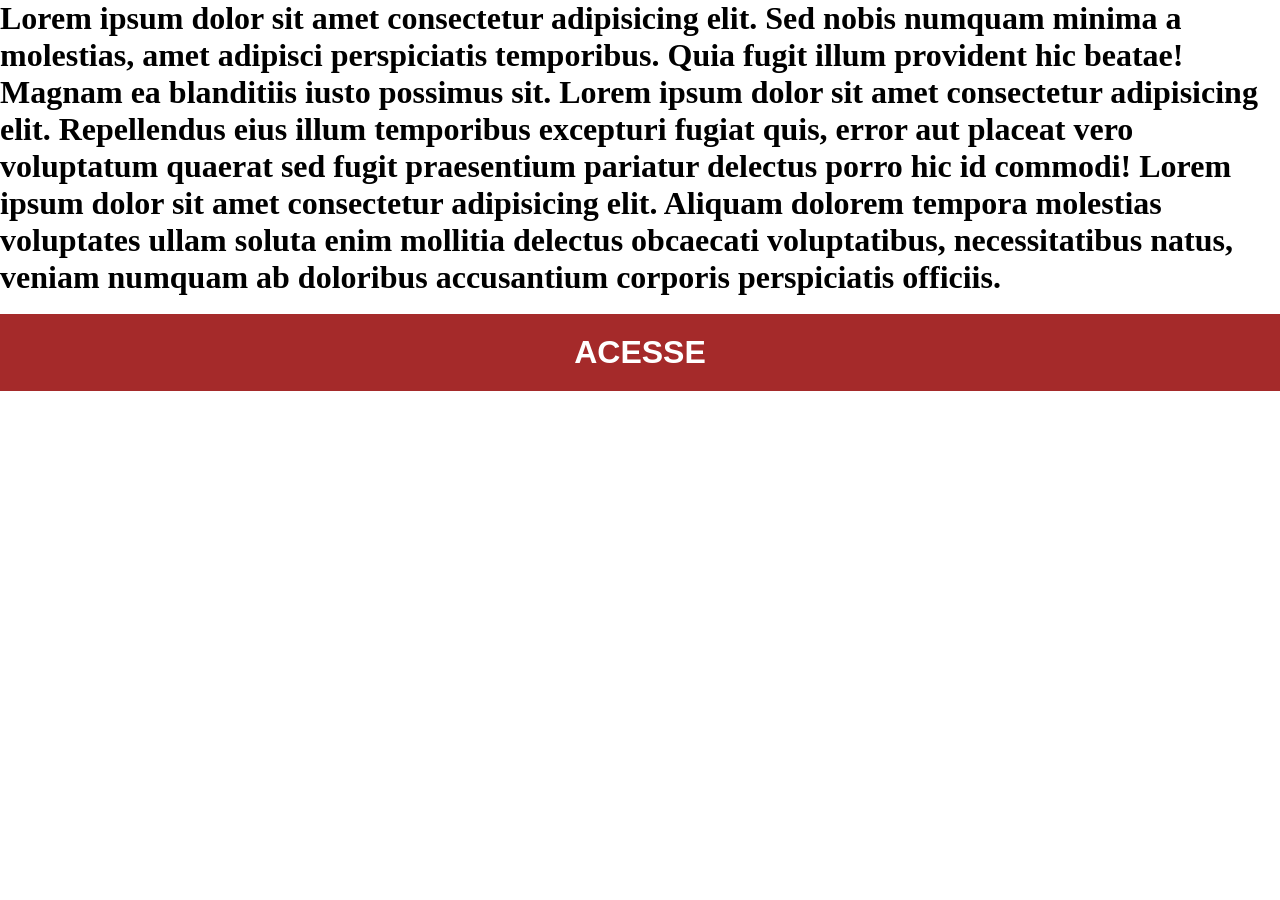
==== Github.html @ f754a7fb "Projeto Social 1.8.5" ====
<!DOCTYPE html>
<html lang="en">
<head>
    <meta charset="UTF-8">
    <meta name="viewport" content="width=device-width, initial-scale=1.0">
    <title>Página web</title>
    <link rel="stylesheet" href="estilo/social.css">
    <style>
        *
        {
            margin:0;
            padding: 0;
        }
        ::-webkit-scrollbar
        {
            width: 0;
            height: 0;
        }
        img
        {
           width: 100vw; 
        }
        a
        {
            display: block;
            background-color: brown;
            padding: 20px;
            text-align: center;
            font-family: Arial, Helvetica, sans-serif;
            font-weight: bolder;
            color: white;
            text-decoration: none;
            font-size: 2em;
        }
        a:hover
        {
            background-color: red;
        }
    </style>
</head>
<body>
    <h1>Lorem ipsum dolor sit amet consectetur adipisicing elit. Sed nobis numquam minima a molestias, amet adipisci perspiciatis temporibus. Quia fugit illum provident hic beatae! Magnam ea blanditiis iusto possimus sit. Lorem ipsum dolor sit amet consectetur adipisicing elit. Repellendus eius illum temporibus excepturi fugiat quis, error aut placeat vero voluptatum quaerat sed fugit praesentium pariatur delectus porro hic id commodi! Lorem ipsum dolor sit amet consectetur adipisicing elit. Aliquam dolorem tempora molestias voluptates ullam soluta enim mollitia delectus obcaecati voluptatibus, necessitatibus natus, veniam numquam ab doloribus accusantium corporis perspiciatis officiis.</h1>
    <img src="" alt="">
    <a href="https://github.com/Lauan-cf/">ACESSE</a>
</body>
</html>
---- estilo/social.css ----
@charset "UTF-8";

 *
{
    margin:0;
    padding: 0;
}
::-webkit-scrollbar
{
    width: 0;
    height: 0;
}
img
{
    width: 100vw; 
}
a
{
    display: block;
    background-color: brown;
    padding: 20px;
    text-align: center;
    font-family: Arial, Helvetica, sans-serif;
    font-weight: bolder;
    color: white;
    text-decoration: none;
    font-size: 2em;
}
a:hover
{
    background-color: red;
}
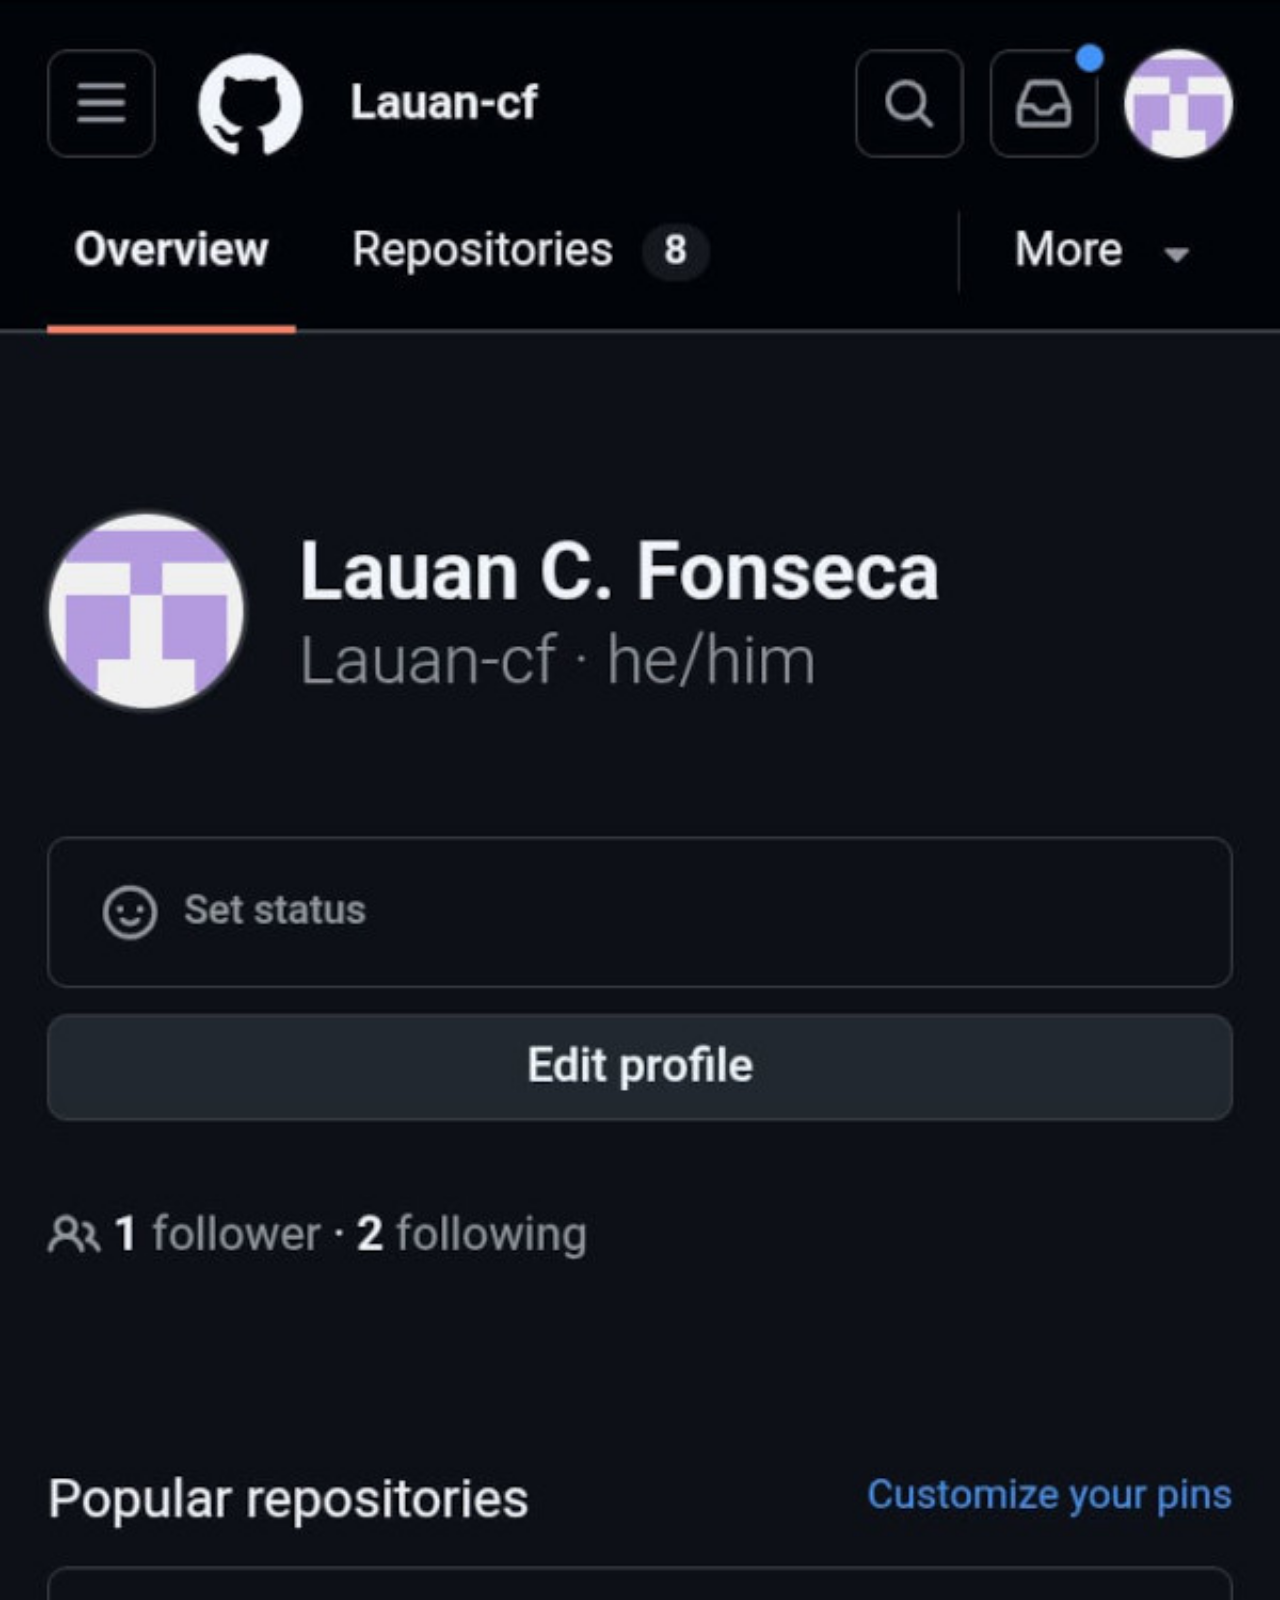
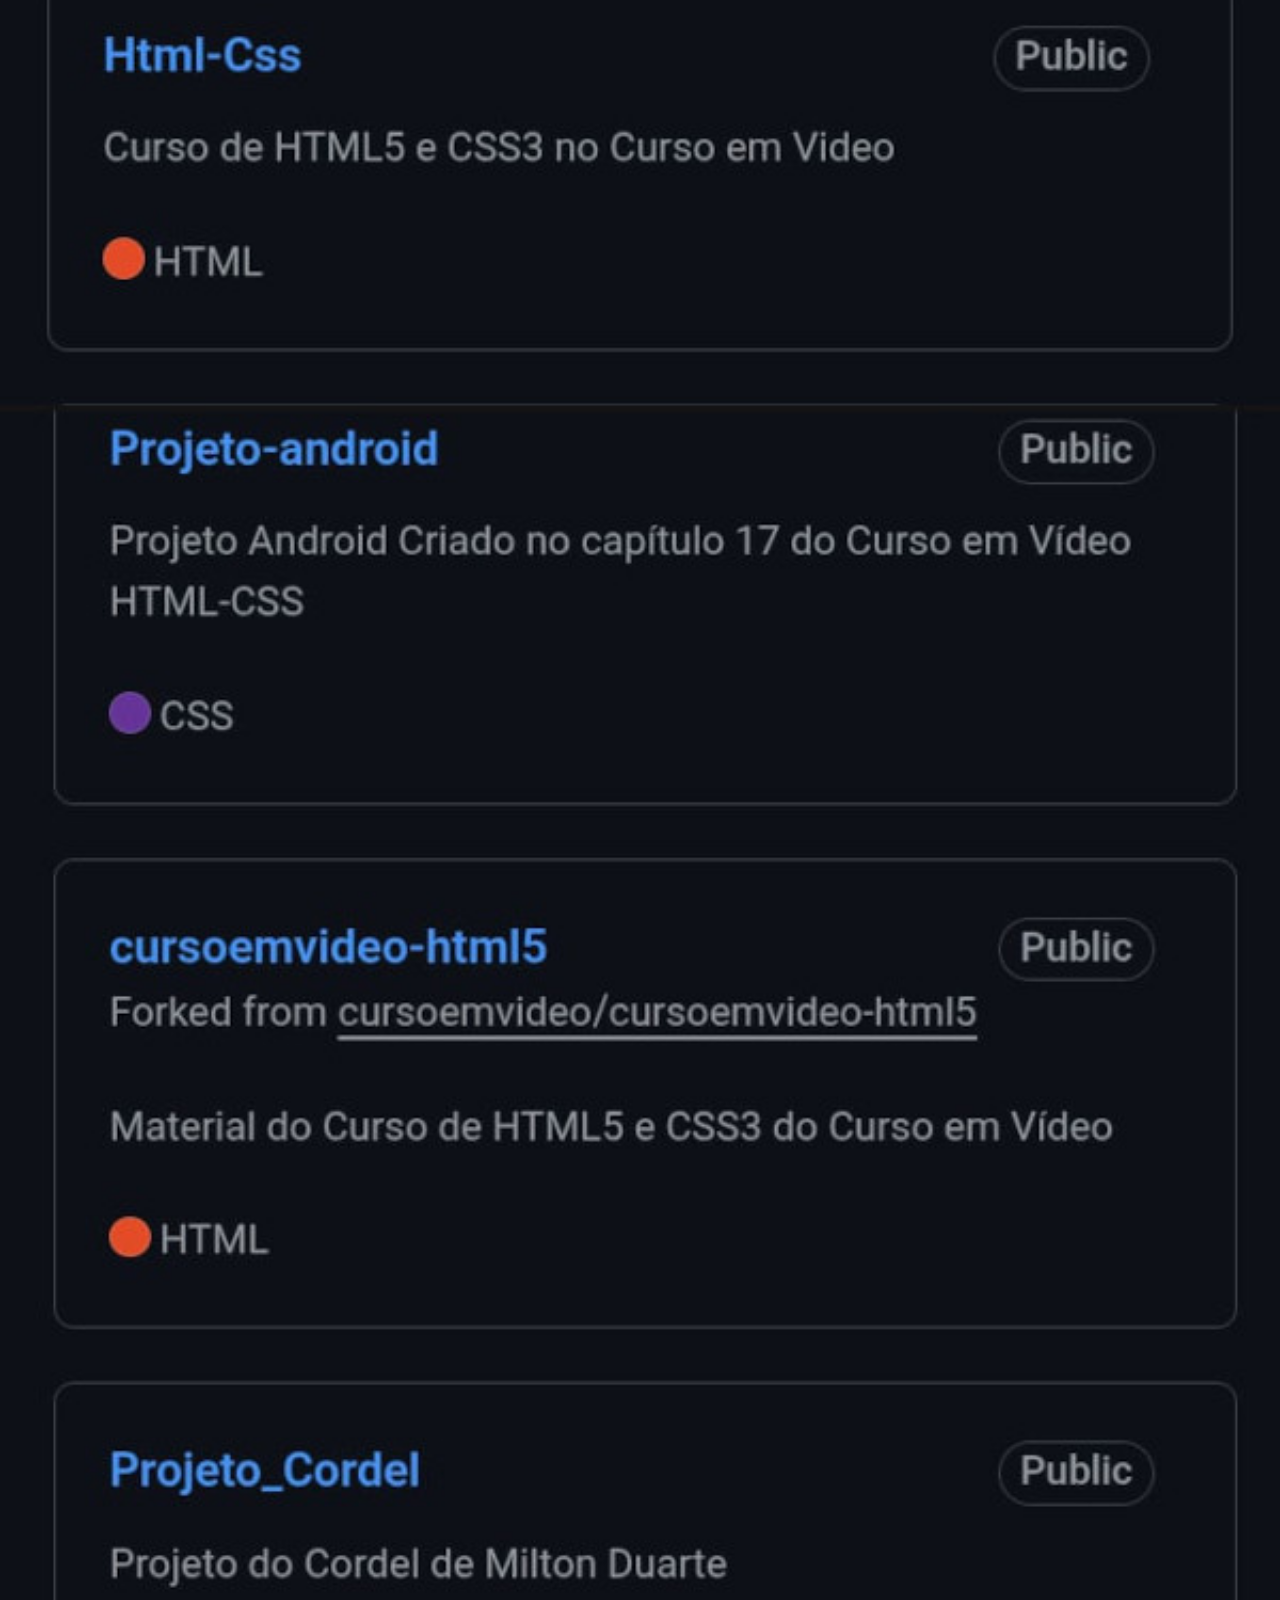
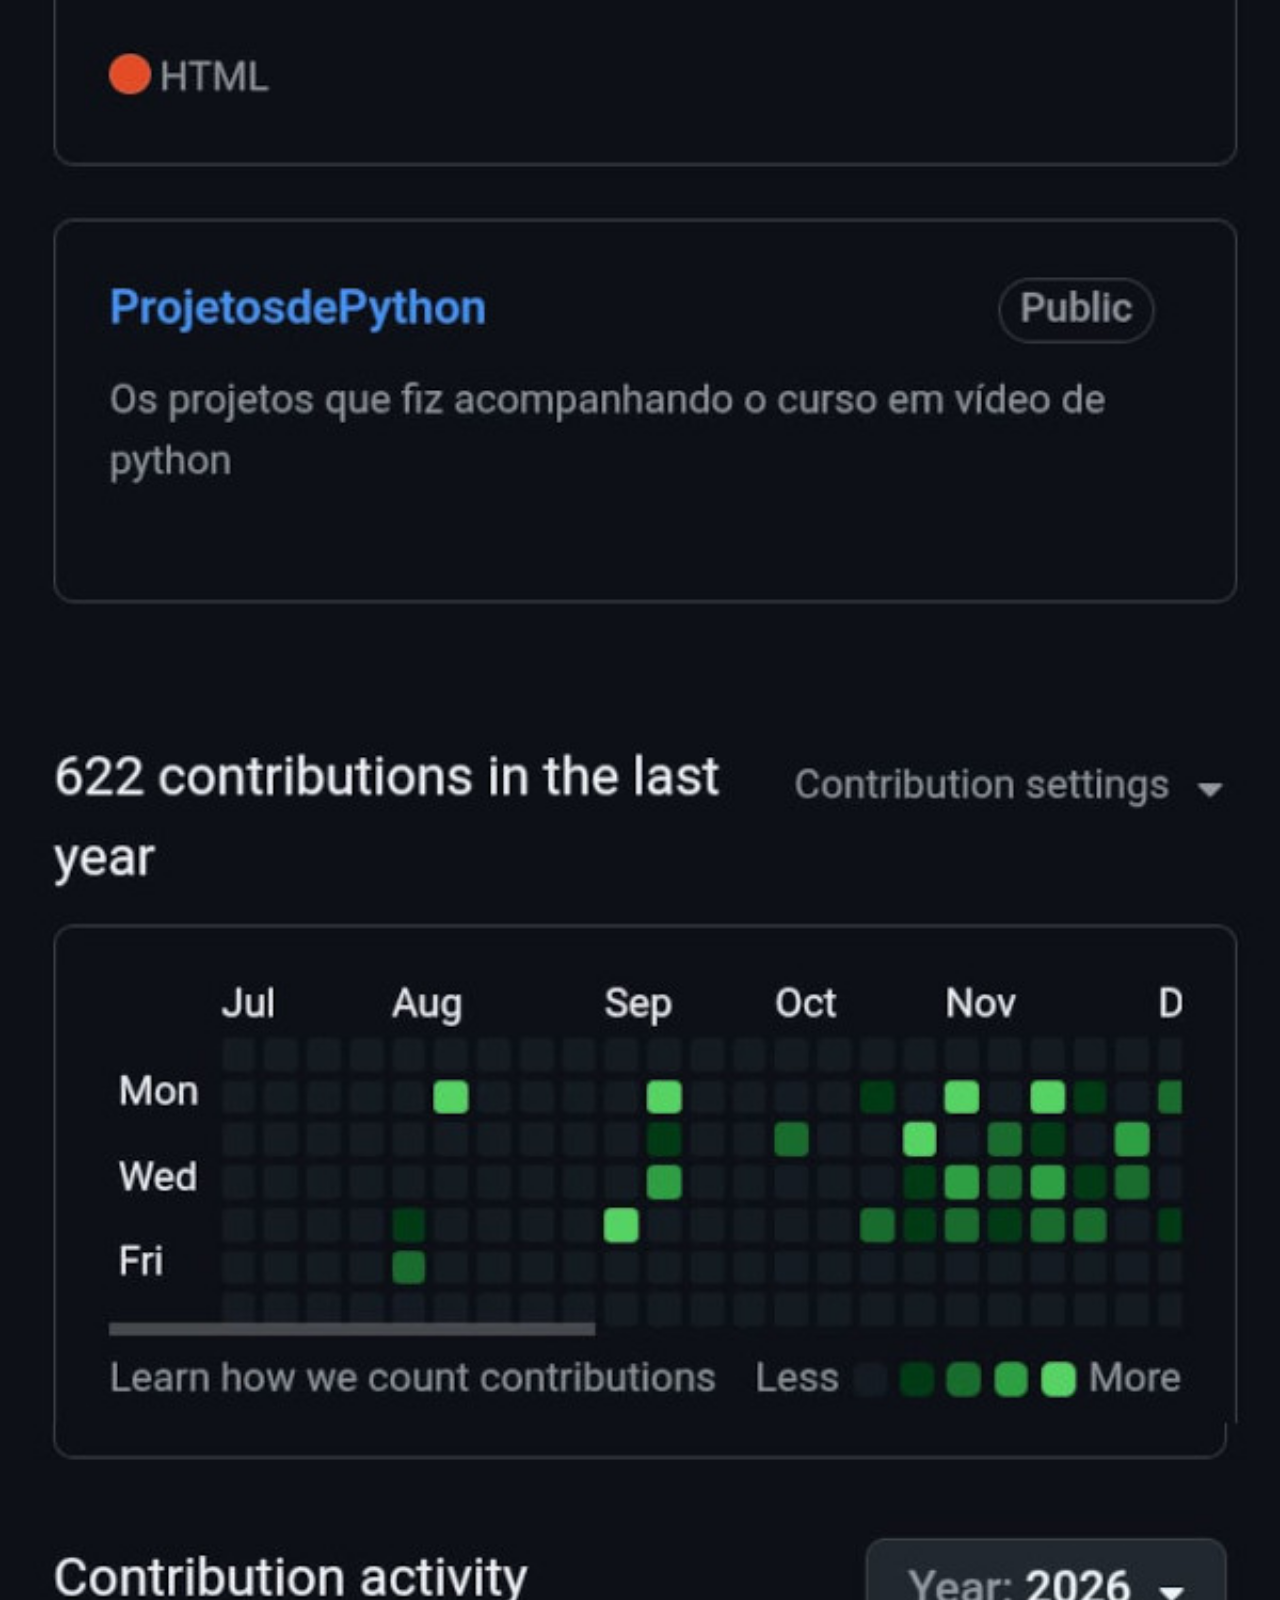
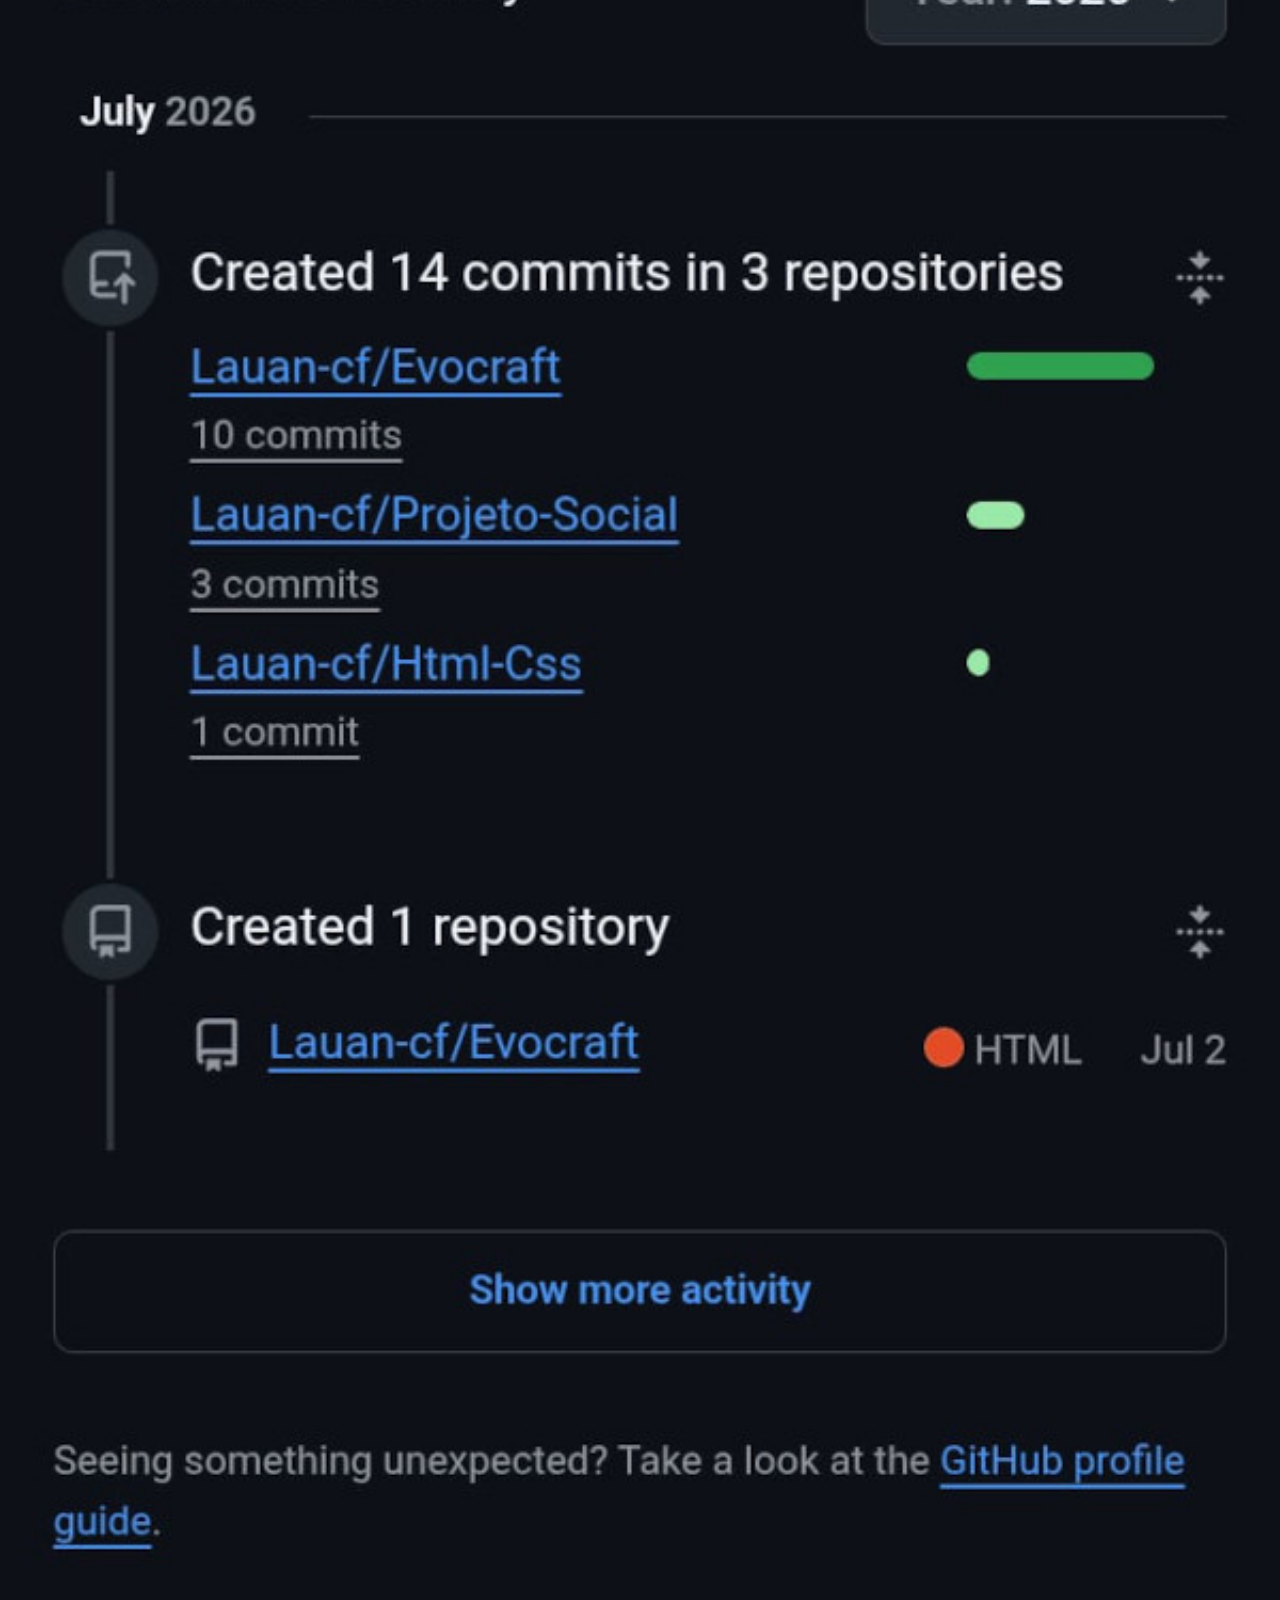
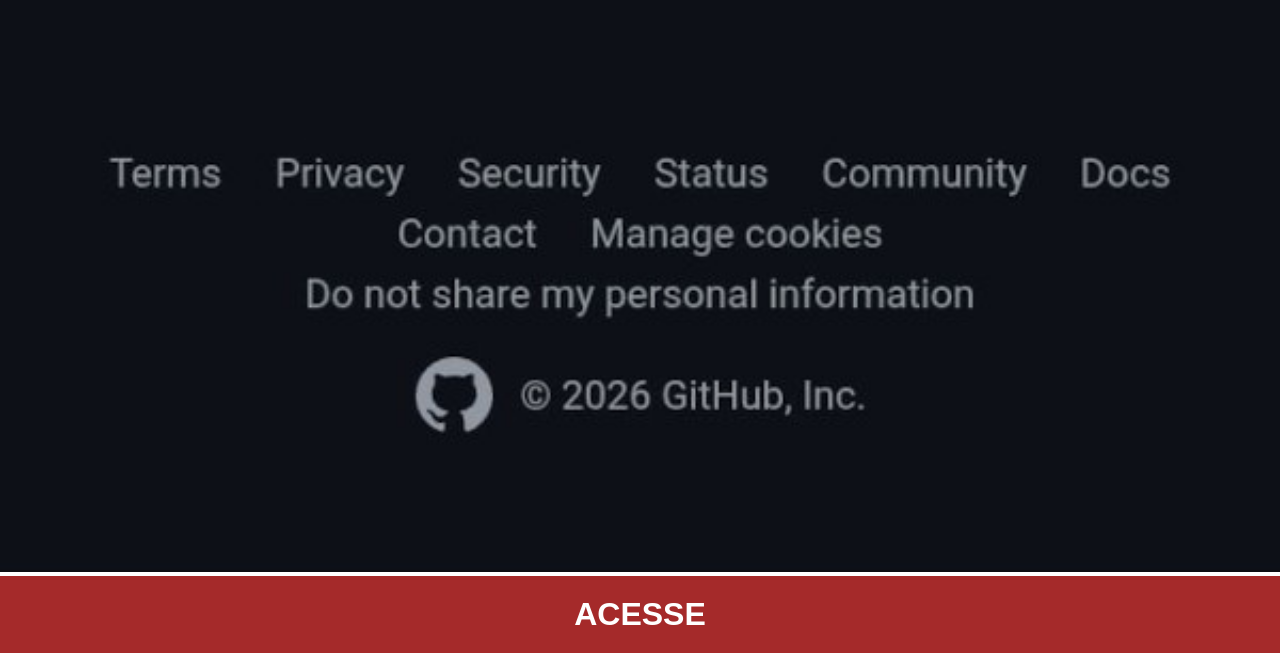
==== commit 7d1f12f7: "2.0" ====
--- a/Github.html
+++ b/Github.html
@@ -10,6 +10,7 @@
         {
             margin:0;
             padding: 0;
+            font-family: Arial, Helvetica, sans-serif;
         }
         ::-webkit-scrollbar
         {
@@ -39,8 +40,7 @@
     </style>
 </head>
 <body>
-    <h1>Lorem ipsum dolor sit amet consectetur adipisicing elit. Sed nobis numquam minima a molestias, amet adipisci perspiciatis temporibus. Quia fugit illum provident hic beatae! Magnam ea blanditiis iusto possimus sit. Lorem ipsum dolor sit amet consectetur adipisicing elit. Repellendus eius illum temporibus excepturi fugiat quis, error aut placeat vero voluptatum quaerat sed fugit praesentium pariatur delectus porro hic id commodi! Lorem ipsum dolor sit amet consectetur adipisicing elit. Aliquam dolorem tempora molestias voluptates ullam soluta enim mollitia delectus obcaecati voluptatibus, necessitatibus natus, veniam numquam ab doloribus accusantium corporis perspiciatis officiis.</h1>
-    <img src="" alt="">
-    <a href="https://github.com/Lauan-cf/">ACESSE</a>
+    <img src="imagens/perfil-github-completo.jpeg" alt="">
+    <a href="https://github.com/Lauan-cf/" target="_blank">ACESSE</a>
 </body>
 </html>
